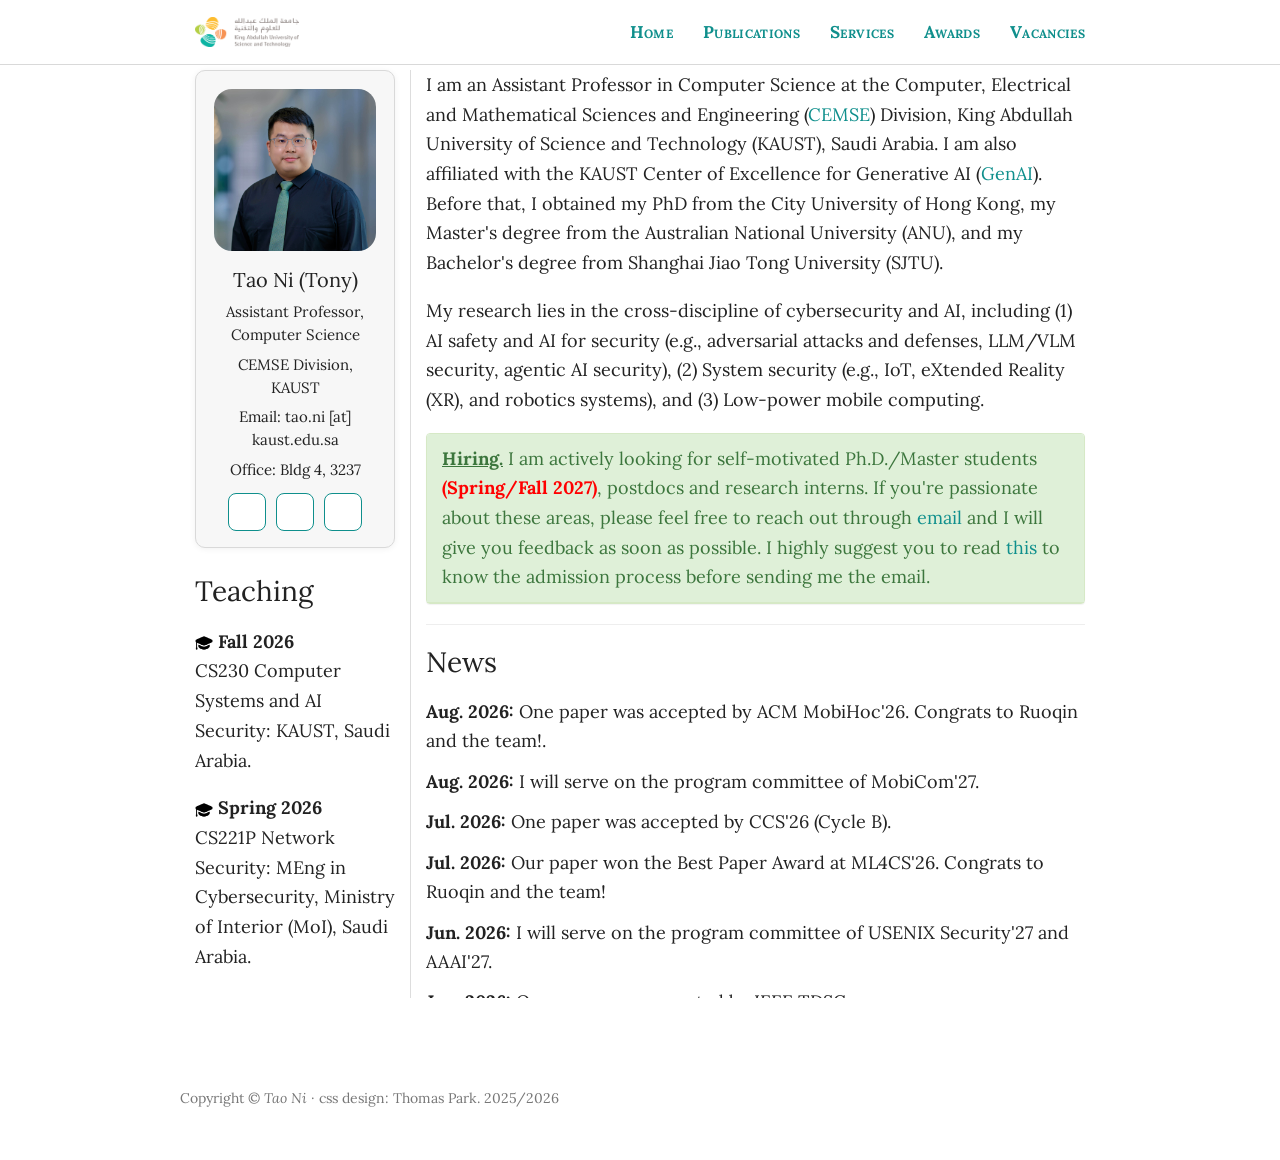
==== index.html @ bcb65366 "update mobihoc26" ====
<!DOCTYPE html>
<html lang="en"><head><meta http-equiv="Content-Type" content="text/html; charset=UTF-8">
    
    <meta http-equiv="X-UA-Compatible" content="IE=edge">
    <title>Tao Ni, Ph.D.</title>
    
    <meta name="viewport" content="width=device-width, initial-scale=1.0">
    <meta name="description" content="">
    <meta name="author" content="">
    <link rel="icon" type="image/png" href="./taoni_files/coai_logo.png">
    
  <link href="./taoni_files/bootstrap.css" rel="stylesheet" media="screen">
  <link href="https://fonts.googleapis.com/css2?family=Lora:ital,wght@0,400;0,700;1,400;1,700&display=swap" rel="stylesheet">
  <link href="./taoni_files/site.css" rel="stylesheet">
  <script src="./taoni_files/iconify-icon.min.js" defer></script>
</head>
<body>

<!--   <div class="navbar navbar-default navbar-fixed-top">
  <div class="container">
  

  <a class="navbar-brand"><center><img width="auto" height="30" src="./taoni_files/kaust_logo_full.png"></center></a>


	<button class="navbar-toggle collapsed" type="button" data-toggle="collapse" data-target="#navbar-main" aria-expanded="false">
    	<span class="icon-bar"></span>
        <span class="icon-bar"></span>
        <span class="icon-bar"></span>
    </button>

    <div class="navbar-collapse collapse" id="navbar-main">

      <ul class="nav navbar-nav navbar-right">

      	<li><a href="./index.html">Home</a></li>
        <li><a href="./publications.html">Publications</a></li>
        <li><a href="./services.html">Services</a></li>
        <li><a href="./awards.html">Awards</a></li>
        <li><a href="./hiring.html">Vacancies</a></li>
      </ul>
      
   	</div>
  </div>
  </div> -->
  <div class="navbar navbar-default navbar-fixed-top">
  <div class="container">

    <div class="navbar-header">
      <button type="button" class="navbar-toggle collapsed"
              data-toggle="collapse" data-target="#navbar-main"
              aria-expanded="false">
        <span class="icon-bar"></span>
        <span class="icon-bar"></span>
        <span class="icon-bar"></span>
      </button>

      <a class="navbar-brand" href="./index.html">
        <img src="./taoni_files/kaust_logo_full.png" alt="KAUST logo">
      </a>
    </div>

    <div class="collapse navbar-collapse" id="navbar-main">
      <ul class="nav navbar-nav navbar-right">
        <li><a href="./index.html">Home</a></li>
        <li><a href="./publications.html">Publications</a></li>
        <li><a href="./services.html">Services</a></li>
        <li><a href="./awards.html">Awards</a></li>
        <li><a href="./hiring.html">Vacancies</a></li>
      </ul>
    </div>

  </div>
</div>

<div class="container">

  <div class="bs-docs-section">
	<div class="row">
      <div class="col-md-3 col-xs-12">
        <div class="profile-card">
          <img src="./taoni_files/KAUST-CEMSE-CS-Tao-Ni-Profile.jpg" alt="Tao Ni">

          <div class="profile-card-name">Tao Ni (Tony)</div>

          <div class="profile-card-title">Assistant Professor, Computer Science</div>

          <div class="profile-card-affiliation">
            CEMSE Division, KAUST
          </div>

          <div class="profile-card-email">
            Email: tao.ni [at] kaust.edu.sa
          </div>

          <div class="profile-card-office">
            Office: Bldg 4, 3237
          </div>

          <div class="profile-card-links">
              <a href="https://scholar.google.com/citations?user=keLkPuMAAAAJ&hl=en"
                 class="profile-icon"
                 target="_blank" rel="noopener"
                 aria-label="Google Scholar" title="Google Scholar">
                <iconify-icon icon="simple-icons:googlescholar"></iconify-icon>
              </a>

              <a href="https://dblp.org/pid/50/4043-3.html"
                 class="profile-icon"
                 target="_blank" rel="noopener"
                 aria-label="DBLP" title="DBLP">
                <iconify-icon icon="simple-icons:dblp"></iconify-icon>
              </a>

              <a href="https://www.linkedin.com/in/tao-ni/"
                 class="profile-icon"
                 target="_blank" rel="noopener"
                 aria-label="LinkedIn" title="LinkedIn">
                <iconify-icon icon="simple-icons:linkedin"></iconify-icon>
              </a>

              <!-- <a href="https://orcid.org/0000-0003-0671-3020"
                 class="profile-icon"
                 target="_blank" rel="noopener"
                 aria-label="ORCID" title="ORCID">
                <iconify-icon icon="simple-icons:orcid"></iconify-icon>
              </a> -->
            </div>
        </div>

        <div class="bs-component">
          <h3>Teaching</h3>

          <div class="scroll-box">
            <p><img src="./taoni_files/education.png" width="18">
              <strong>Fall 2026</strong><br>
              CS230 Computer Systems and AI Security: KAUST, Saudi Arabia.
            </p>
            <p><img src="./taoni_files/education.png" width="18">
              <strong>Spring 2026</strong><br>
              CS221P Network Security: MEng in Cybersecurity, Ministry of Interior (MoI), Saudi Arabia.
            </p>

            <br>
            <script type="text/javascript" id="clustrmaps" src="//clustrmaps.com/map_v2.js?d=0eIipPrgEukcQh5CDAASyrSKclIgemx1Qbn02Zj8SQg&cl=ffffff&w=a"></script>
          </div>
        </div>
      </div>
    

    <div class="col-md-9 col-xs-12 border-left">
        <div class="bs-component">


<p>I am an Assistant Professor in Computer Science at the Computer, Electrical and Mathematical Sciences and Engineering (<a href="https://cemse.kaust.edu.sa">CEMSE</a>) Division, King Abdullah University of Science and Technology (KAUST), Saudi Arabia. I am also affiliated with the KAUST Center of Excellence for Generative AI (<a href="https://www.kaust.edu.sa/en/research/generative-ai">GenAI</a>). Before that, I obtained my PhD from the City University of Hong Kong, my Master's degree from the Australian National University (ANU), and my Bachelor's degree from Shanghai Jiao Tong University (SJTU).</p>

<p>My research lies in the cross-discipline of cybersecurity and AI, including (1) AI safety and AI for security (e.g., adversarial attacks and defenses, LLM/VLM security, agentic AI security), (2) System security (e.g., IoT, eXtended Reality (XR), and robotics systems), and (3) Low-power mobile computing.</p>
<!-- I'm a Postdoctoral Researcher at the City University of Hong Kong. Before that, I obtained Ph.D. from the City University of Hong Kong, my Master's degree from the Australian National University (ANU), and my Bachelor's degree from Shanghai Jiao Tong University (SJTU). -->

<!-- <br>  <br> -->

<!-- <strong> <u>Research Interests.</u></strong> My research lies in the cross-discipline of cybersecurity, IoT, and AI, with a primary focus on <i>Building Secure, Reliable and Efficient Cyber-Physical Systems (CPS)</i> to achieve trustworthy computing and confidential sensing in critical cyber-infrastructures. My current research interests include: (1) CPS security (e.g., AIoT, eXtended Reality (XR), and autonomous driving), (2) Machine learning systems (MLSys) security (e.g., backdoor/adversarial attacks, on-device AI), and (3) Battery-free CPS-IoT in mobile computing. -->

<!-- <strong> <u>Research Interests.</u></strong>  -->
<!-- <p>My research lies in the cross-discipline of cybersecurity and AI, with a primary focus on <i>Building Secure, Reliable and Efficient AI-driven Systems</i> to achieve trustworthy computing and confidential sensing in critical cyber-infrastructures. My current research interests include: (1) AI safety and AI for security (e.g., adversarial/backdoor in DNNs, LLM security and privacy, embodied AI), (2) System Security (e.g., AIoT, eXtended Reality (XR), and robotics security), and (3) Low-power and battery-free IoT in mobile computing.</p> -->
<!-- 
<br />


<br>  --> 

<div class="panel panel-success">
  <div class="panel-heading">
    <strong><u>Hiring.</u></strong> I am actively looking for self-motivated Ph.D./Master students <font color="red"><b>(Spring/Fall 2027)</b></font>, postdocs and research interns. If you're passionate about these areas, please feel free to reach out through <a href="mailto:taoni.recruit@gmail.com">email</a> and I will give you feedback as soon as possible. I highly suggest you to read <a href="./hiring.html">this</a> to know the admission process before sending me the email.
  </div>
</div>
    
<hr>
      

        <div class="bs-component">


                  <h3>News</h3>


                  <div class="news-container">

                    <div class="news-item">
                      <div class="news-text"><b>Aug. 2026:</b> One paper was accepted by ACM MobiHoc'26. Congrats to Ruoqin and the team!.</div>
                    </div>

                    <div class="news-item">
                      <div class="news-text"><b>Aug. 2026:</b> I will serve on the program committee of MobiCom'27.</div>
                    </div>

                    <div class="news-item">
                      <div class="news-text"><b>Jul. 2026:</b> One paper was accepted by CCS'26 (Cycle B).</div>
                    </div>

                    <div class="news-item">
                      <div class="news-text"><b>Jul. 2026:</b> Our paper won the Best Paper Award at ML4CS'26. Congrats to Ruoqin and the team!</div>
                    </div>

                    <div class="news-item">
                      <div class="news-text"><b>Jun. 2026:</b> I will serve on the program committee of USENIX Security'27 and AAAI'27.</div>
                    </div>

                    <div class="news-item">
                      <div class="news-text"><b>Jun. 2026:</b> One paper was accepted by IEEE TDSC.</div>
                    </div>

                    <div class="news-item">
                      <div class="news-text">
                        <b>Jun. 2026:</b> I'm glad to join the Editorial Board of <a href="https://www.comsoc.org/publications/magazines/ieee-network">IEEE Network</a>.
                      </div>
                    </div>

                    <div class="news-item">
                      <div class="news-text"><b>May 2026:</b> I will serve on the program committee of SenSys'27.</div>
                    </div>

                    <div class="news-item">
                      <div class="news-text"><b>May 2026:</b> I'm glad to join as a panel member and share my opinons on agentic AI in
                        <a href="https://www.ntu.edu.sg/dtc/the-third-digital-trust-symposium">The 3rd Digital Trust Research Symposium</a> at Nanyang Technological University (NTU), Singapore. Thanks for the invitation and great arrangement.</div>
                    </div>

                    <div class="news-item">
                      <div class="news-text"><b>May 2026:</b> One paper was accepted by CCS'26 (Cycle A).</div>
                    </div>

                    <div class="news-item">
                      <div class="news-text"><b>Mar. 2026:</b> I will serve on the program committee of RAID'26, ACSAC'26, IEEE MASS'26, and ACM MM'26.</div>
                    </div>

                    <div class="news-item">
                      <div class="news-text"><b>Mar. 2026:</b> One paper was accepted by IEEE S&amp;P'26 (Oakland).</div>
                    </div>

                    <div class="news-item">
                      <div class="news-text">
                        <b>Feb. 2026:</b> I'm glad to share our research about adversarial attacks and defenses in MBZUAI Nexus
                        <a href="https://ai-nexus.mbzuai.ac.ae/?panel=Security-Advances">Symposium on Security in The Age of AI</a>. Thanks for the invitation and great arrangement.
                      </div>
                    </div>

                    <div class="news-item">
                      <div class="news-text">
                        <b>Jan. 2026:</b> I joined the Distinguished Reviewer Board of ACM Transactions on Sensor Networks
                        (<a href="https://dl.acm.org/journal/tosn">TOSN</a>).
                      </div>
                    </div>

                    <div class="news-item">
                      <div class="news-text"><b>Jan. 2026:</b> I will serve on the program committee of EAI MobiQuitous'26.</div>
                    </div>

                    <div class="news-item">
                      <div class="news-text"><b>Dec. 2025:</b> One paper was accepted by USENIX Security'26. Congrats to Jiayimei and the team!</div>
                    </div>

                    <div class="news-item">
                      <div class="news-text"><b>Nov. 2025:</b> Two papers were accepted by IEEE TDSC. Congrats to Shuai and the team!</div>
                    </div>

                    <div class="news-item">
                      <div class="news-text">
                        <b>Oct. 2025:</b> I'm glad to join the Editorial Board of IEEE Transactions on Services Computing
                        (<a href="https://www.computer.org/csdl/journal/sc">TSC</a>) as an Associate Editor.
                      </div>
                    </div>

                    <div class="news-item">
                      <div class="news-text"><b>Oct. 2025:</b> I will serve on the program committee of ACM MobiSys'26.</div>
                    </div>

                    <div class="news-item">
                      <div class="news-text">
                        <b>Oct. 2025:</b> I officially joined KAUST as an Assistant Professor in Computer Science. Students are welcome to reach out via email or visit my office.
                      </div>
                    </div>

                    <div class="news-item">
                      <div class="news-text"><b>Aug. 2025:</b> I will serve on the program committee of USENIX Security'26.</div>
                    </div>

                    <div class="news-item">
                      <div class="news-text"><b>Aug. 2025:</b> I won the Best Presentation Award at Rising Star Forum of AIoTSys'25.</div>
                    </div>

                    <div class="news-item">
                      <div class="news-text"><b>Jul. 2025:</b> I am excited to be selected as an AIoTSys Rising Star.</div>
                    </div>

                    <div class="news-item">
                      <div class="news-text">
                        <b>Jul. 2025:</b> I am excited to receive the
                        <a href="https://scholars.cityu.edu.hk/en/persons/taoni2/prizes/">Outstanding Research Thesis Award</a>
                        from CityUHK.
                      </div>
                    </div>

                    <div class="news-item">
                      <div class="news-text"><b>Jul. 2025:</b> One paper was accepted by ACM UIST'25. Congrats to Rucheng and the team!</div>
                    </div>

                    <div class="news-item">
                      <div class="news-text"><b>Jul. 2025:</b> One extension paper was accepted by IEEE TMC.</div>
                    </div>

                    <div class="news-item">
                      <div class="news-text"><b>Jun. 2025:</b> One paper was accepted by MobiCom'25. Congrats to Zehua and the team!</div>
                    </div>

                    <div class="news-item">
                      <div class="news-text"><b>May 2025:</b> One paper was accepted by ICML'25. Congrats to Shuai and the team!</div>
                    </div>

                    <div class="news-item">
                      <div class="news-text"><b>Apr. 2025:</b> I will serve on the technical program committee of NDSS'26.</div>
                    </div>

                    <div class="news-item">
                      <div class="news-text">
                        <b>Nov. 2024:</b> One paper was accepted by NDSS'25.
                      </div>
                    </div>

                    <div class="news-item">
                      <div class="news-text">
                        <b>Sep. 2024:</b> Invited to join the Youth Editorial Board of
                        <a href="https://www.sciencedirect.com/journal/journal-of-information-and-intelligence">Journal of Information and Intelligence</a>.
                      </div>
                    </div>

                    <div class="news-item">
                      <div class="news-text">
                        <b>Sep. 2024:</b> Our CCS'23 paper was awarded
                        <a href="https://cybersecurity.springeropen.com/award-2024">Cybersecurity Best Practical Paper Award</a>
                        2024.
                      </div>
                    </div>

                    <div class="news-item">
                      <div class="news-text">
                        <b>Aug. 2024:</b> One paper was accepted by MobiHoc'24.
                      </div>
                    </div>

                    <div class="news-item">
                      <div class="news-text">
                        <b>Jun. 2024:</b> Our poster wins the People's Choice ASSET Poster Award in
                        <a href="https://www.sigmobile.org/mobisys/2024/asset.html">SIGMOBILE Asian Student Symposium on Emerging Technologies (ASSET)</a>,
                        Co-located with MobiSys'24 in Tokyo, Japan.
                      </div>
                    </div>

                    <div class="news-item">
                      <div class="news-text">
                        <b>May 2024:</b> Invited to join the Youth Editorial Board of
                        <a href="https://cybersecurity.springeropen.com">Journal of Cybersecurity</a>.
                      </div>
                    </div>

                    <div class="news-item">
                      <div class="news-text"><b>Apr. 2024:</b> I was selected as an ACM MobiSys Rising Star 2024.</div>
                    </div>

                    <div class="news-item">
                      <div class="news-text"><b>Mar. 2024:</b> I successfully defended my thesis and completed my Ph.D. degree!</div>
                    </div>

                    <div class="news-item">
                      <div class="news-text"><b>Mar. 2024:</b> One paper was accepted by MobiSys'24. Congrats to Di and the team!</div>
                    </div>

                    <div class="news-item">
                      <div class="news-text"><b>Feb. 2024:</b> One paper was accepted by MobiCom'24. Congrats to Zehua and the team!</div>
                    </div>

                    <div class="news-item">
                      <div class="news-text"><b>Sep. 2023:</b> One paper was accpeted by CCS'23.</div>
                    </div>

                    <div class="news-item">
                      <div class="news-text"><b>Aug. 2023:</b> Two papers were accepted by MobiCom'23.</div>
                    </div>

                    <div class="news-item">
                      <div class="news-text"><b>Jan. 2023:</b> One paper was accepted by IPSN'23. Congrats to Zehua and the team!</div>
                    </div>

                    <div class="news-item">
                      <div class="news-text"><b>Dec. 2022:</b> One paper was accepted by IEEE S&amp;P'23 (Oakland).</div>
                    </div>

                    <div class="news-item">
                      <div class="news-text"><b>Jul. 2022:</b> One paper was accepted by USENIX Security'23.</div>
                    </div>

                    <div class="news-item">
                      <div class="news-text"><b>Jul. 2022:</b> One paper was accepted by UbiComp'22. Congrats to Yongliang and the team!</div>
                    </div>

      </div>
     </div>
     </div>
 	 </div>
<hr>

<footer>
  <div class="row">
    <div class="col-lg-12">
      <br><br><br>
      <p class="text-muted">Copyright © <em>Tao Ni</em> · css design: Thomas Park. 2025/2026</p>
    </div>
    <!-- <div class="col-xs-3">
      <script type="text/javascript" id="clustrmaps" src="//clustrmaps.com/map_v2.js?d=0eIipPrgEukcQh5CDAASyrSKclIgemx1Qbn02Zj8SQg&cl=ffffff&w=a"></script>
    </div> -->
    </div>
</footer>

</div><!--container-->
<script src="./taoni_files/jquery-1.10.2.min.js"></script>
<script src="./taoni_files/bootstrap.min.js"></script>

</div></body></html>
---- taoni_files/site.css ----
/* =============================================================================
   site.css — shared styles for taoni0718.github.io
   Sections:
     1. Base & reset
     2. Typography
     3. Layout (container widths, utilities)
     4. Navbar — desktop
     5. Navbar — mobile
     6. Profile card (sidebar)
     7. News feed & scroll boxes
     8. Footer
   ============================================================================= */


/* ---------- 1. Base & reset ------------------------------------------------ */

html { box-sizing: border-box; }
*, *:before, *:after { box-sizing: inherit; }

body {
  font-family: Lora, Georgia, serif;
  font-size: 18px;
  line-height: 1.65;
  color: #222;
  padding-top: 70px;
  padding-bottom: 40px;
  -webkit-font-smoothing: antialiased;
  text-rendering: optimizeLegibility;
}

img { max-width: 100%; height: auto; }


/* ---------- 2. Typography -------------------------------------------------- */

p, li {
  font-size: 1em;
  line-height: 1.65;
}

h1, h2, h3, h4, h5, h6 {
  font-family: Lora, Georgia, serif;
  font-weight: 400;
  color: #222;
  line-height: 1.25;
}

h3 {
  font-size: 28px;
  margin-top: 8px;
  margin-bottom: 18px;
}

a { color: #0f8f8c; }

a:hover,
a:focus {
  color: #0b6f6d;
  text-decoration: none;
}

.bs-component p { margin-bottom: 18px; }


/* ---------- 3. Layout: container widths & utilities ------------------------ */

/* Lock container to a narrow desktop width across breakpoints, overriding
   Bootstrap's default 750/970/1170 ladder. */
@media (min-width: 768px)  { .container { width: 700px !important; } }
@media (min-width: 992px)  { .container { width: 920px !important; } }
@media (min-width: 1200px) { .container { width: 920px !important; } }

/* Vertical borders between columns (desktop only — stacking on phones makes
   side borders look wrong, so they're cleared below). */
.border-right { border-right: 1px solid #ddd; }
.border-left  { border-left:  1px solid #ddd; }
.borders {
  border-left:  1px solid #ddd;
  border-right: 1px solid #ddd;
  margin: -1px;
}

.sidebar-nav           { padding: 9px 0; }
.sidebar-section-title { font-size: 24px; margin-top: 0; margin-bottom: 14px; }

/* Prevent horizontal scroll from long words/URLs. */
.container, .bs-component, p, li {
  overflow-wrap: anywhere;
  word-break: break-word;
}


/* ---------- 4. Navbar — desktop -------------------------------------------- */

.navbar { min-height: 64px; }

.navbar-default {
  background-color: #fff;
  border: none;
  border-bottom: 1px solid #d9d9d9;
  box-shadow: none;
}

.navbar-brand {
  font-family: Lora, Georgia, serif;
  font-size: 20px;
  color: #222 !important;
  letter-spacing: 0.08em;
  font-variant: small-caps;
}

.navbar-brand img {
  height: auto !important;
  width: auto !important;
  max-height: 30px;
  max-width: 100%;
}

/* Animated underline on hover/active */
.navbar-default .navbar-nav > li > a::after {
  content: "";
  position: absolute;
  left: 50%;
  bottom: 0;
  width: 0;
  height: 2px;
  background-color: #0f8f8c;
  transition: width 0.28s ease;
  transform: translateX(-50%);
}

.navbar-default .navbar-nav > li > a:hover::after,
.navbar-default .navbar-nav > li > a:focus::after,
.navbar-default .navbar-nav > .active > a::after,
.navbar-default .navbar-nav > .active > a:hover::after,
.navbar-default .navbar-nav > .active > a:focus::after {
  width: 100%;
}

.navbar-default .navbar-nav > li > a:hover,
.navbar-default .navbar-nav > li > a:focus,
.navbar-default .navbar-nav > .active > a,
.navbar-default .navbar-nav > .active > a:hover,
.navbar-default .navbar-nav > .active > a:focus {
  color: #0b6f6d !important;
  text-decoration: none !important;
  background: transparent !important;
}

@media (min-width: 768px) {
  .navbar-brand {
    height: 64px;
    display: flex;
    align-items: center;
    padding-top: 0;
    padding-bottom: 0;
  }

  .navbar-default .navbar-nav > li > a {
    font-family: Lora, Georgia, serif;
    font-size: 17px;
    color: #0f8f8c !important;
    letter-spacing: 0.02em;
    position: relative;
    text-decoration: none !important;
    display: flex;
    align-items: center;
    height: 64px;
    padding-top: 0;
    padding-bottom: 0;
    background: transparent !important;
  }

  .navbar-default .navbar-nav > li > a::after { bottom: 12px; }
}


/* ---------- 5. Navbar — mobile (and small-screen tweaks) ------------------- */

@media (max-width: 767px) {
  body {
    font-size: 16px;
    line-height: 1.6;
  }

  h3 { font-size: 24px; }

  /* Stacked rows need a little breathing room */
  .row + .row { margin-top: 15px; }

  /* Clear vertical column borders when stacking */
  .border-left  { border-left:  none !important; }
  .border-right { border-right: none !important; }

  .navbar        { min-height: 56px; }
  .navbar-header { min-height: 56px; }

  .navbar-brand {
    height: 56px;
    padding: 10px 15px;
    display: flex;
    align-items: center;
  }

  .navbar-brand img {
    max-height: 22px !important;
    width: auto !important;
    height: auto !important;
  }

  .navbar-toggle {
    margin-top: 11px;
    margin-right: 15px;
    margin-bottom: 11px;
  }

  .navbar-collapse {
    border-top: none;
    box-shadow: none;
    background: #fff;
  }

  .navbar-nav        { float: none !important; margin: 0; }
  .navbar-nav > li   { float: none; }

  .navbar-default .navbar-nav > li > a {
    display: block;
    height: auto;
    padding: 12px 15px;
    font-size: 16px;
    line-height: 1.4;
    color: #0f8f8c !important;
    background-color: #fff !important;
  }

  .navbar-default .navbar-nav > li > a::after { display: none; }

  .navbar-default .navbar-nav > li > a:hover,
  .navbar-default .navbar-nav > li > a:focus,
  .navbar-default .navbar-nav > .active > a,
  .navbar-default .navbar-nav > .active > a:hover,
  .navbar-default .navbar-nav > .active > a:focus {
    color: #0b6f6d !important;
    background-color: #fff !important;
  }
}


/* ---------- 6. Profile card (sidebar) -------------------------------------- */

.profile-card {
  background: #f7f7f7;
  border: 1px solid #d9d9d9;
  border-radius: 10px;
  box-shadow: 0 1px 6px rgba(0, 0, 0, 0.06);
  padding: 18px 18px 16px 18px;
  text-align: center;
  margin-bottom: 26px;
}

.profile-card img {
  width: 100%;
  max-width: 220px;
  border-radius: 18px;
  display: block;
  margin: 0 auto 16px auto;
}

.profile-card-name {
  font-size: 20px;
  line-height: 1.25;
  margin-bottom: 8px;
  color: #222;
}

.profile-card-title,
.profile-card-affiliation,
.profile-card-email,
.profile-card-office {
  font-size: 15px;
  line-height: 1.55;
  margin-bottom: 6px;
  color: #222;
}

.profile-card-links {
  margin-top: 12px;
  font-size: 15px;
  line-height: 1.5;
  display: flex;
  justify-content: center;
  align-items: center;
  flex-wrap: wrap;
  gap: 10px;
}

.profile-card-links a {
  color: #0f8f8c;
  text-decoration: none;
}

.profile-card-links a:hover,
.profile-card-links a:focus {
  color: #0b6f6d;
  text-decoration: none;
}

.profile-icon {
  width: 38px;
  height: 38px;
  display: inline-flex;
  align-items: center;
  justify-content: center;
  border: 1px solid #0f8f8c;
  border-radius: 8px;
  background: #fff;
  color: #0f8f8c !important;
  text-decoration: none !important;
  transition: all 0.2s ease;
}

.profile-icon iconify-icon {
  font-size: 18px;
  line-height: 1;
}

.profile-icon:hover,
.profile-icon:focus {
  background: #0f8f8c;
  color: #fff !important;
  text-decoration: none !important;
}

@media (max-width: 767px) {
  .profile-card {
    margin-top: 10px;
    padding: 16px;
  }

  .profile-card img     { max-width: 200px; }
  .profile-card-name    { font-size: 18px; }

  .profile-card-title,
  .profile-card-affiliation,
  .profile-card-email,
  .profile-card-office,
  .profile-card-links {
    font-size: 14px;
  }
}


/* ---------- 7. News feed & scroll boxes ------------------------------------ */

.news-container,
.scroll-box {
  overflow-y: auto;
  overflow-x: hidden;
  -webkit-overflow-scrolling: touch;
  overscroll-behavior: contain;
  touch-action: pan-y;
}

.news-container { max-height: 300px; }
.scroll-box     { max-height: 350px; }

.news-item {
  margin-bottom: 12px;
  line-height: 1.6;
}

.news-item:last-child { margin-bottom: 0; }

.news-text { display: block; }

@media (max-width: 767px) {
  .news-container { max-height: 45vh; }
  .scroll-box     { max-height: 38vh; }
}


/* ---------- 8. Footer ------------------------------------------------------ */

footer p {
  font-size: 14px;
  color: #777;
}
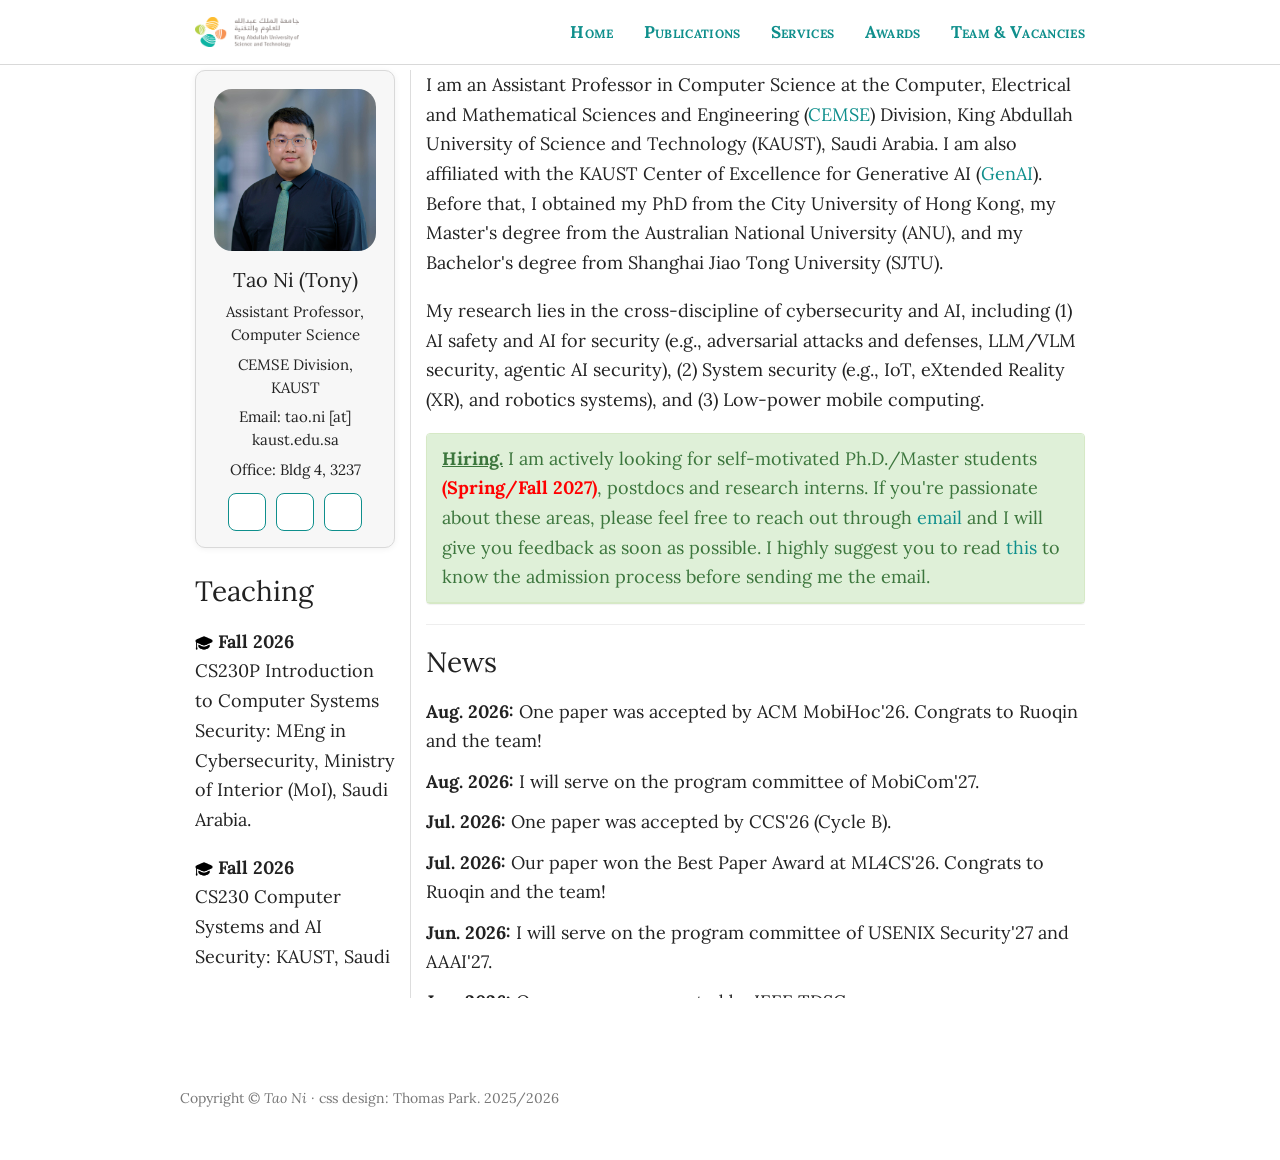
==== commit 506da815: "update team." ====
--- a/index.html
+++ b/index.html
@@ -66,7 +66,7 @@
         <li><a href="./publications.html">Publications</a></li>
         <li><a href="./services.html">Services</a></li>
         <li><a href="./awards.html">Awards</a></li>
-        <li><a href="./hiring.html">Vacancies</a></li>
+        <li><a href="./hiring.html">Team & Vacancies</a></li>
       </ul>
     </div>
 
@@ -134,6 +134,10 @@
           <div class="scroll-box">
             <p><img src="./taoni_files/education.png" width="18">
               <strong>Fall 2026</strong><br>
+              CS230P Introduction to Computer Systems Security: MEng in Cybersecurity, Ministry of Interior (MoI), Saudi Arabia.
+            </p>
+            <p><img src="./taoni_files/education.png" width="18">
+              <strong>Fall 2026</strong><br>
               CS230 Computer Systems and AI Security: KAUST, Saudi Arabia.
             </p>
             <p><img src="./taoni_files/education.png" width="18">
@@ -187,7 +191,7 @@
                   <div class="news-container">
 
                     <div class="news-item">
-                      <div class="news-text"><b>Aug. 2026:</b> One paper was accepted by ACM MobiHoc'26. Congrats to Ruoqin and the team!.</div>
+                      <div class="news-text"><b>Aug. 2026:</b> One paper was accepted by ACM MobiHoc'26. Congrats to Ruoqin and the team!</div>
                     </div>
 
                     <div class="news-item">
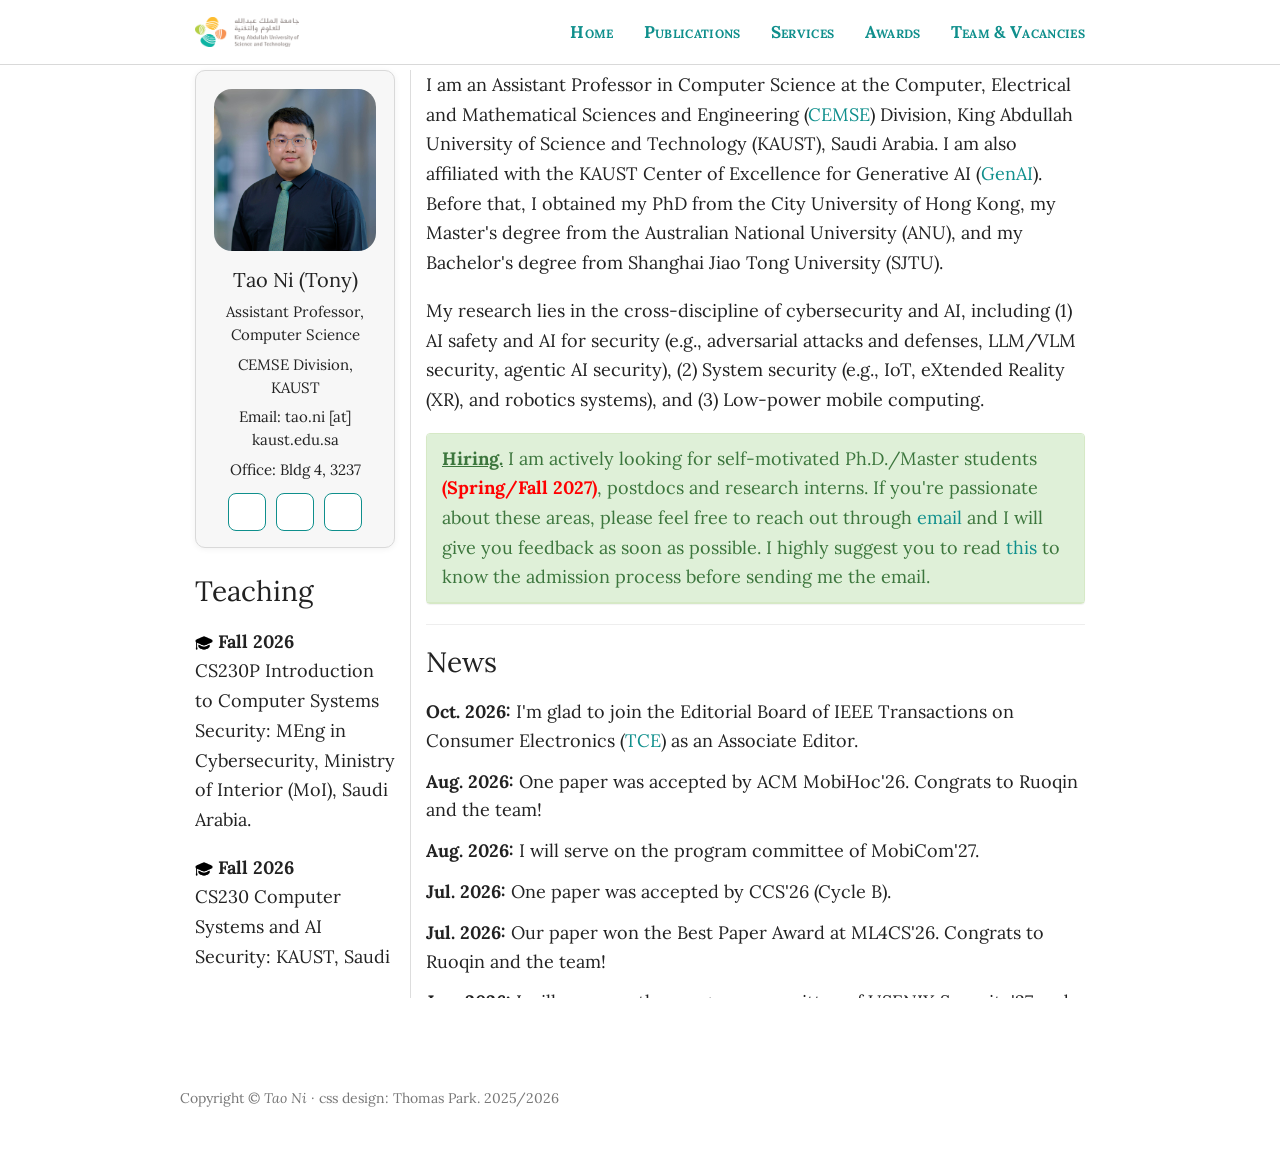
==== commit e62d7694: "update tce" ====
--- a/index.html
+++ b/index.html
@@ -191,6 +191,13 @@
                   <div class="news-container">
 
                     <div class="news-item">
+                      <div class="news-text">
+                        <b>Oct. 2026:</b> I'm glad to join the Editorial Board of IEEE Transactions on Consumer Electronics
+                        (<a href="https://ctsoc.ieee.org/publications/ieee-transactions-on-consumer-electronics">TCE</a>) as an Associate Editor.
+                      </div>
+                    </div>
+
+                    <div class="news-item">
                       <div class="news-text"><b>Aug. 2026:</b> One paper was accepted by ACM MobiHoc'26. Congrats to Ruoqin and the team!</div>
                     </div>
 
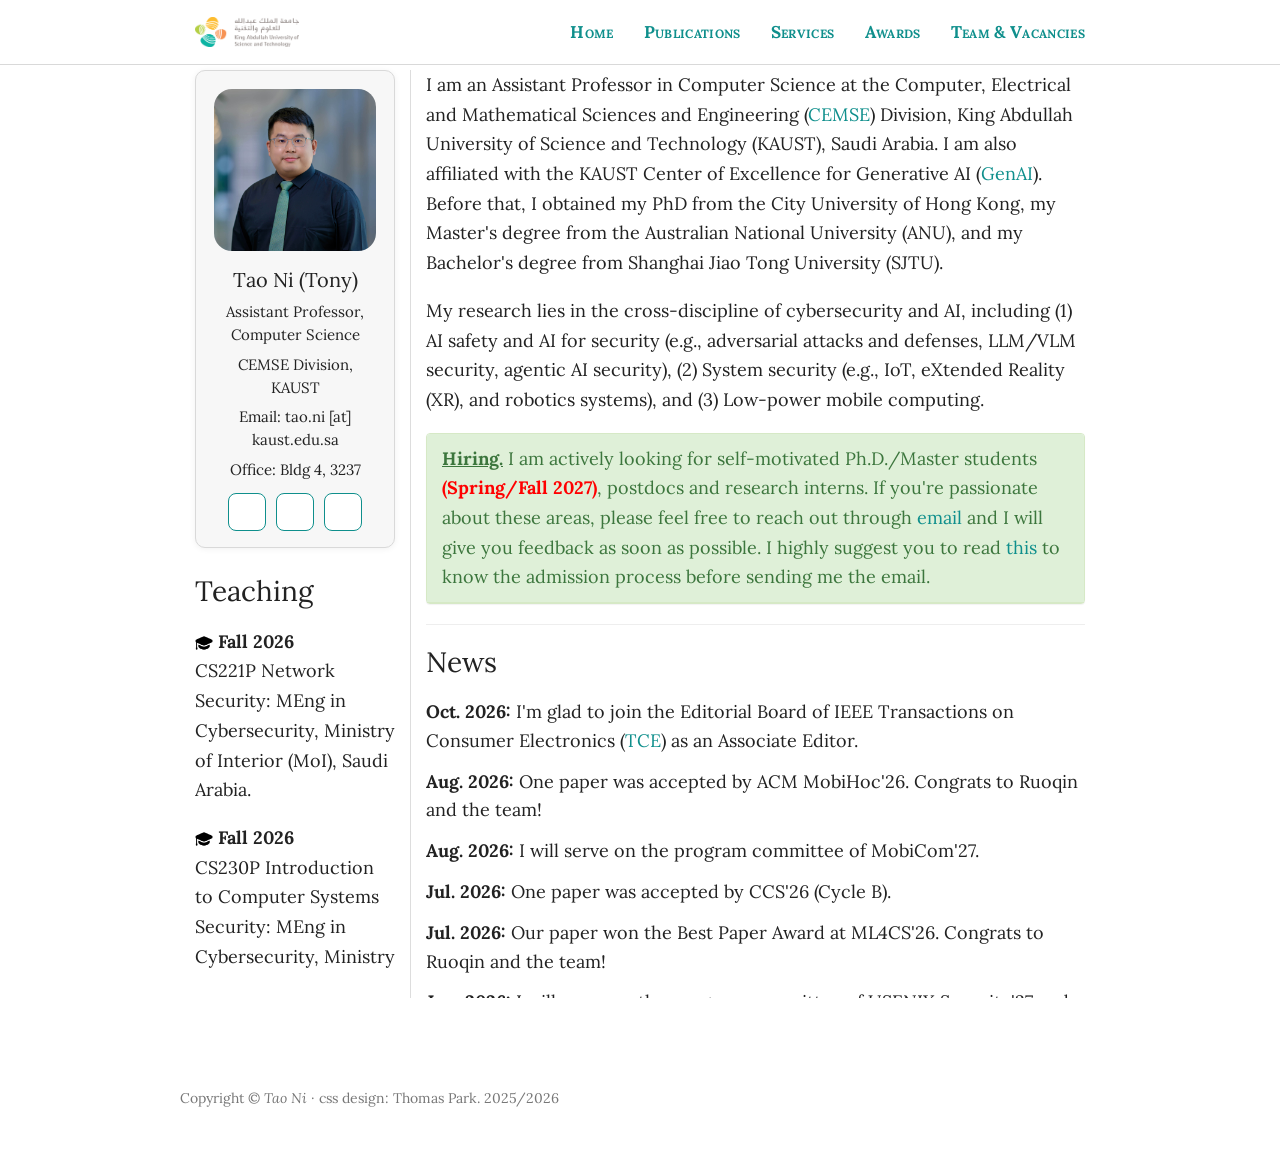
==== commit 00f9c9d4: "update" ====
--- a/index.html
+++ b/index.html
@@ -134,6 +134,10 @@
           <div class="scroll-box">
             <p><img src="./taoni_files/education.png" width="18">
               <strong>Fall 2026</strong><br>
+              CS221P Network Security: MEng in Cybersecurity, Ministry of Interior (MoI), Saudi Arabia.
+            </p>
+            <p><img src="./taoni_files/education.png" width="18">
+              <strong>Fall 2026</strong><br>
               CS230P Introduction to Computer Systems Security: MEng in Cybersecurity, Ministry of Interior (MoI), Saudi Arabia.
             </p>
             <p><img src="./taoni_files/education.png" width="18">
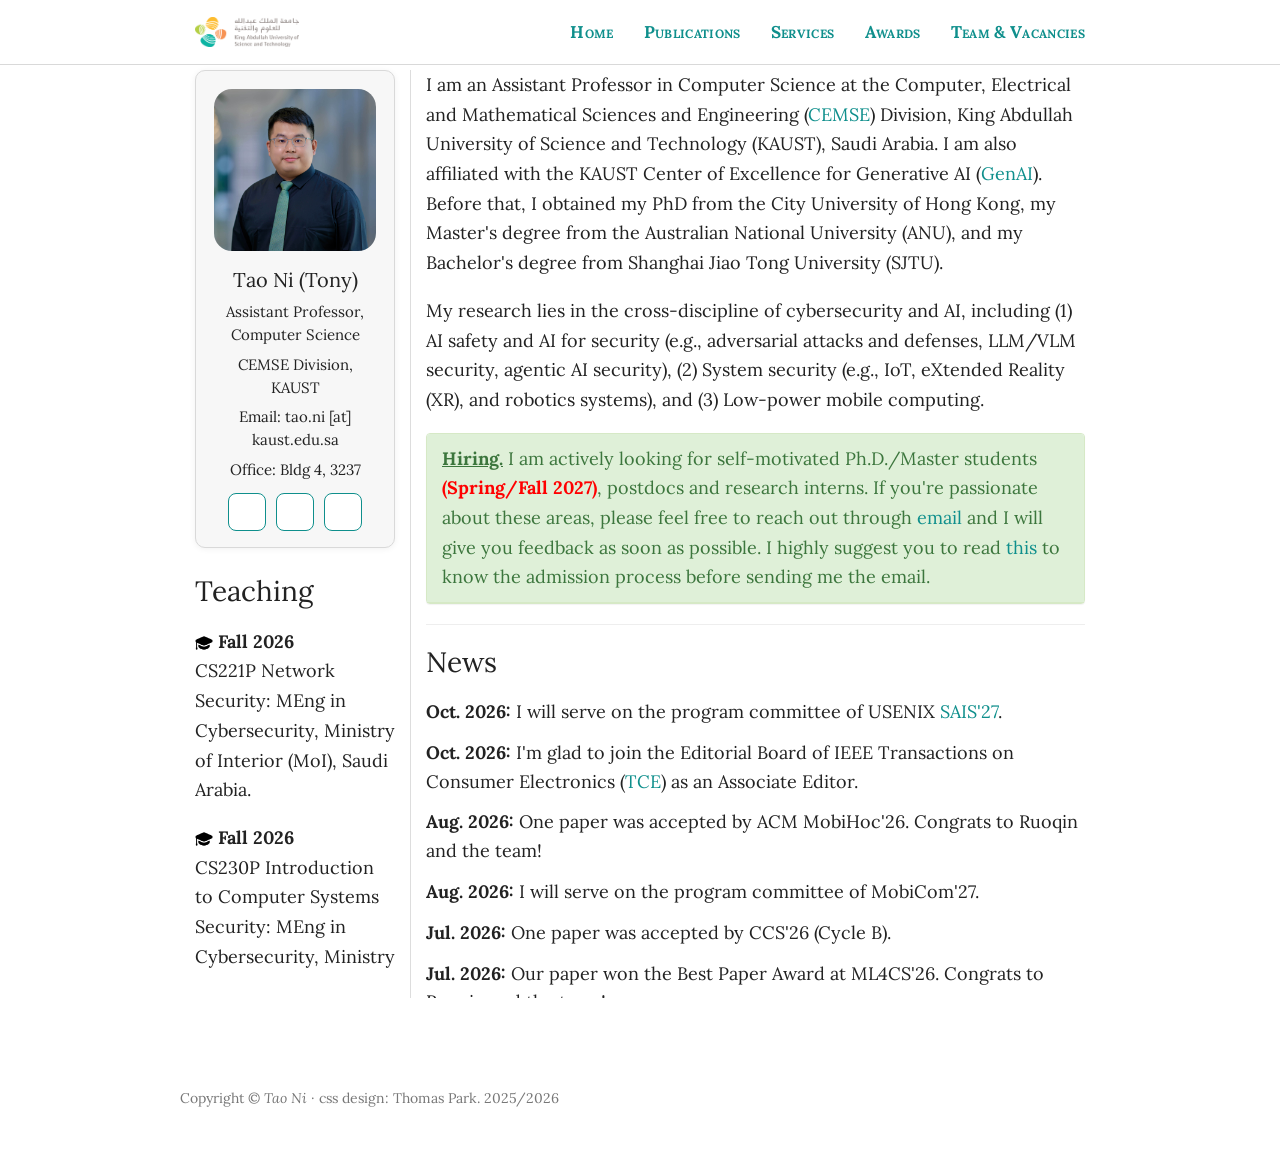
==== commit 6b367223: "update sais" ====
--- a/index.html
+++ b/index.html
@@ -195,6 +195,10 @@
                   <div class="news-container">
 
                     <div class="news-item">
+                      <div class="news-text"><b>Oct. 2026:</b> I will serve on the program committee of USENIX <a href="https://www.usenix.org/conference/sais27">SAIS'27</a>.</div>
+                    </div>
+
+                    <div class="news-item">
                       <div class="news-text">
                         <b>Oct. 2026:</b> I'm glad to join the Editorial Board of IEEE Transactions on Consumer Electronics
                         (<a href="https://ctsoc.ieee.org/publications/ieee-transactions-on-consumer-electronics">TCE</a>) as an Associate Editor.
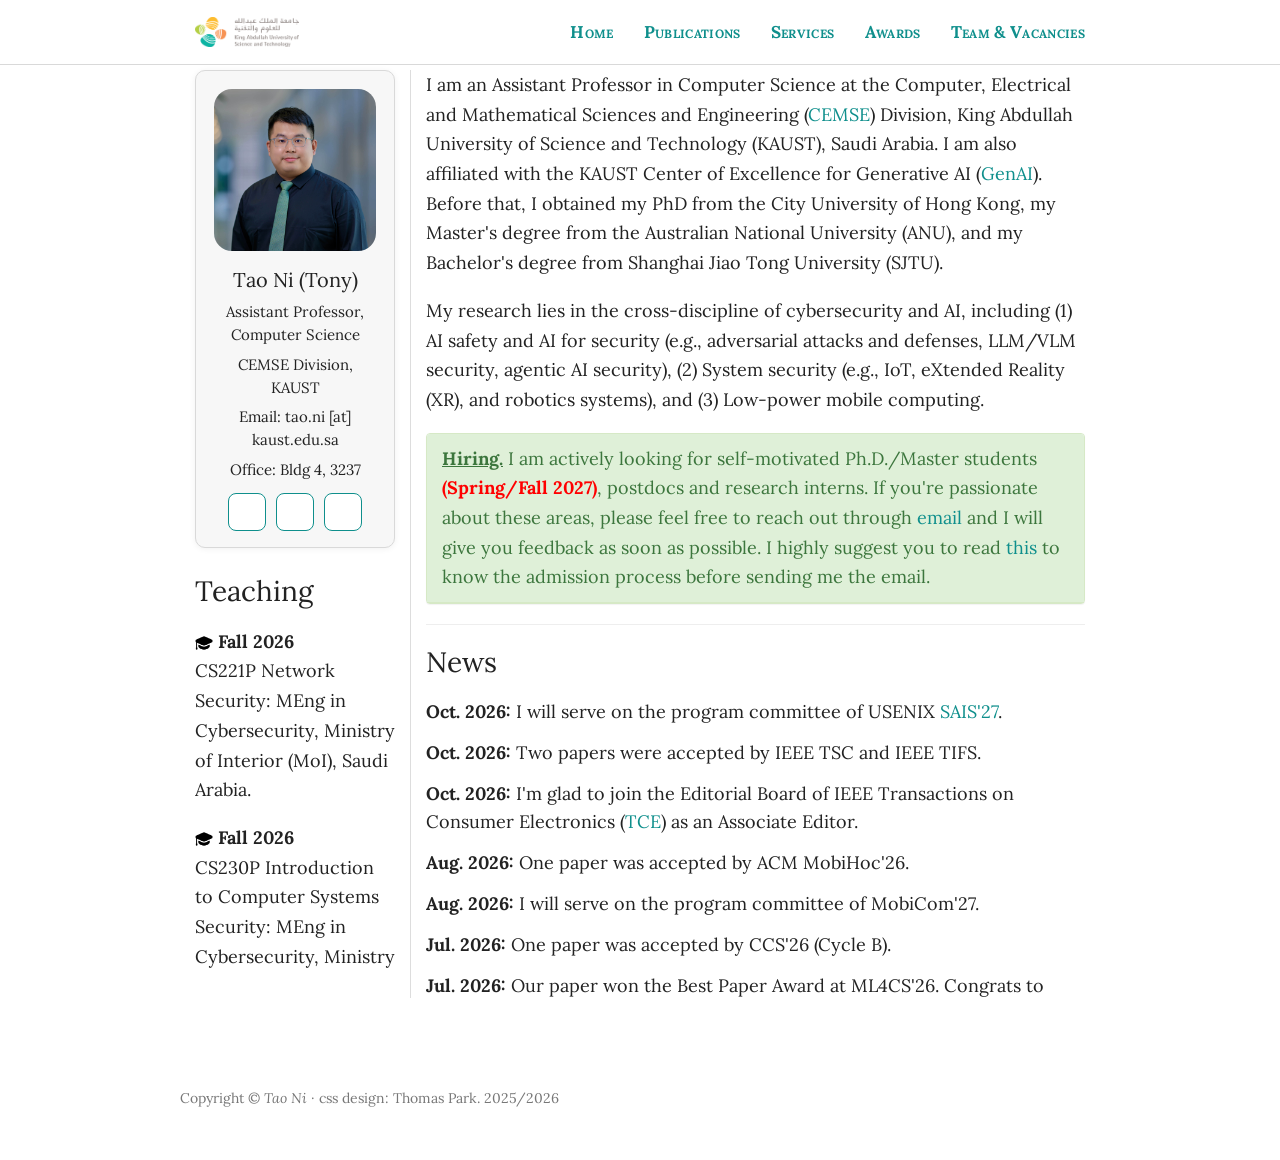
==== commit 069ec484: "update pub" ====
--- a/index.html
+++ b/index.html
@@ -199,6 +199,10 @@
                     </div>
 
                     <div class="news-item">
+                      <div class="news-text"><b>Oct. 2026:</b> Two papers were accepted by IEEE TSC and IEEE TIFS.</div>
+                    </div>
+
+                    <div class="news-item">
                       <div class="news-text">
                         <b>Oct. 2026:</b> I'm glad to join the Editorial Board of IEEE Transactions on Consumer Electronics
                         (<a href="https://ctsoc.ieee.org/publications/ieee-transactions-on-consumer-electronics">TCE</a>) as an Associate Editor.
@@ -206,7 +210,7 @@
                     </div>
 
                     <div class="news-item">
-                      <div class="news-text"><b>Aug. 2026:</b> One paper was accepted by ACM MobiHoc'26. Congrats to Ruoqin and the team!</div>
+                      <div class="news-text"><b>Aug. 2026:</b> One paper was accepted by ACM MobiHoc'26.</div>
                     </div>
 
                     <div class="news-item">
@@ -279,7 +283,7 @@
                     </div>
 
                     <div class="news-item">
-                      <div class="news-text"><b>Nov. 2025:</b> Two papers were accepted by IEEE TDSC. Congrats to Shuai and the team!</div>
+                      <div class="news-text"><b>Nov. 2025:</b> Two papers were accepted by IEEE TDSC.</div>
                     </div>
 
                     <div class="news-item">
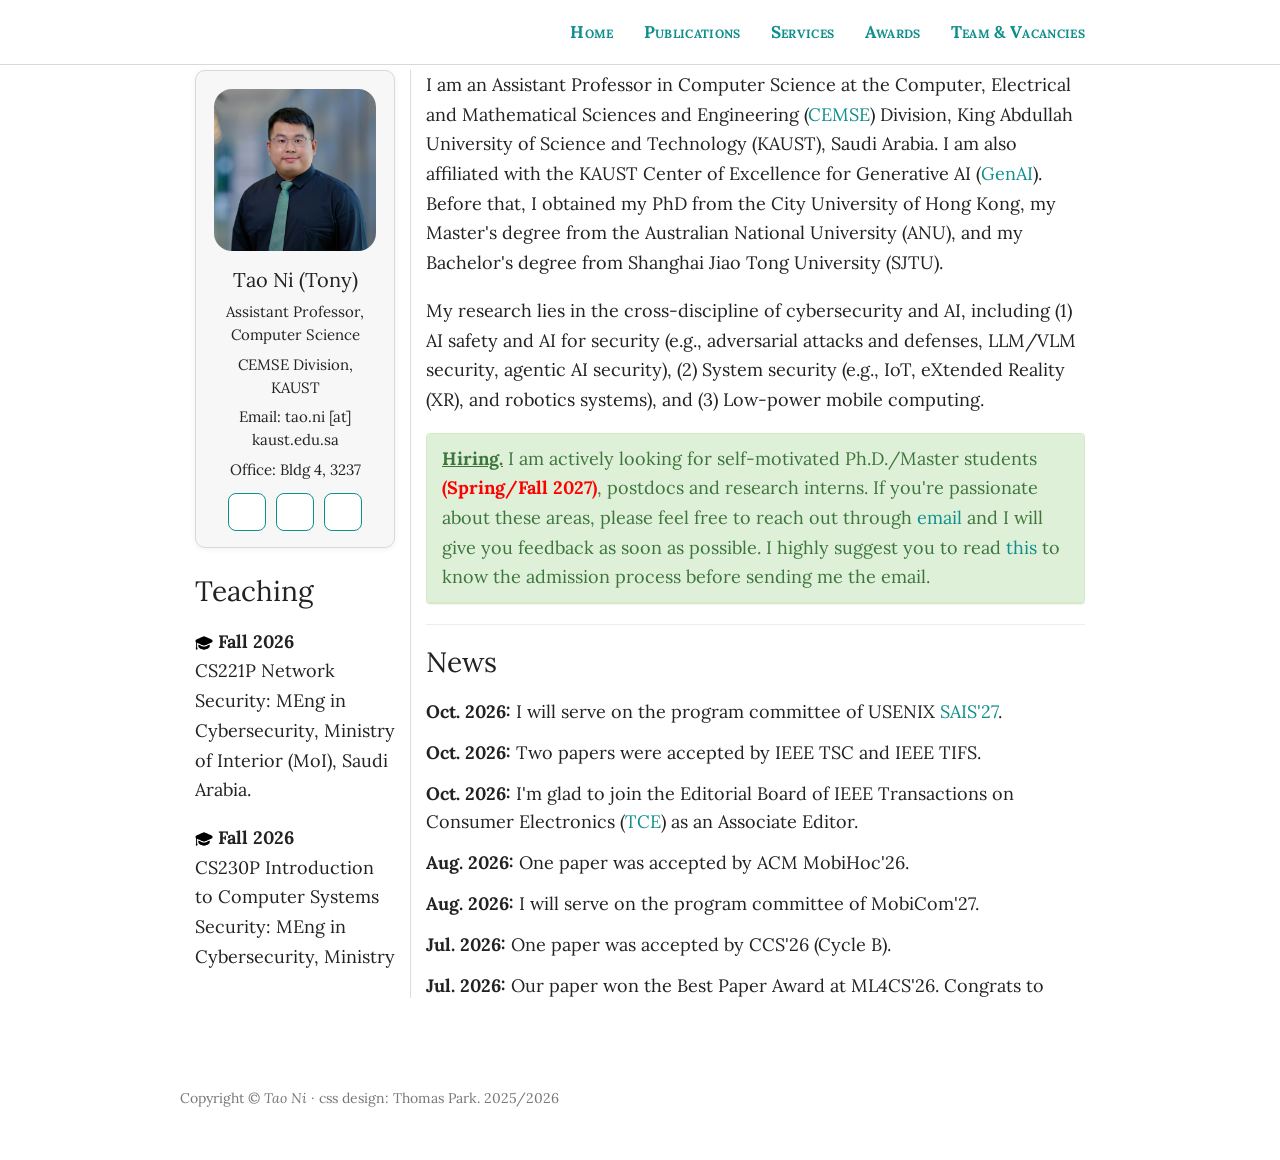
==== commit 95451a83: "update website" ====
--- a/index.html
+++ b/index.html
@@ -55,9 +55,9 @@
         <span class="icon-bar"></span>
       </button>
 
-      <a class="navbar-brand" href="./index.html">
+      <!-- <a class="navbar-brand" href="./index.html">
         <img src="./taoni_files/kaust_logo_full.png" alt="KAUST logo">
-      </a>
+      </a> -->
     </div>
 
     <div class="collapse navbar-collapse" id="navbar-main">
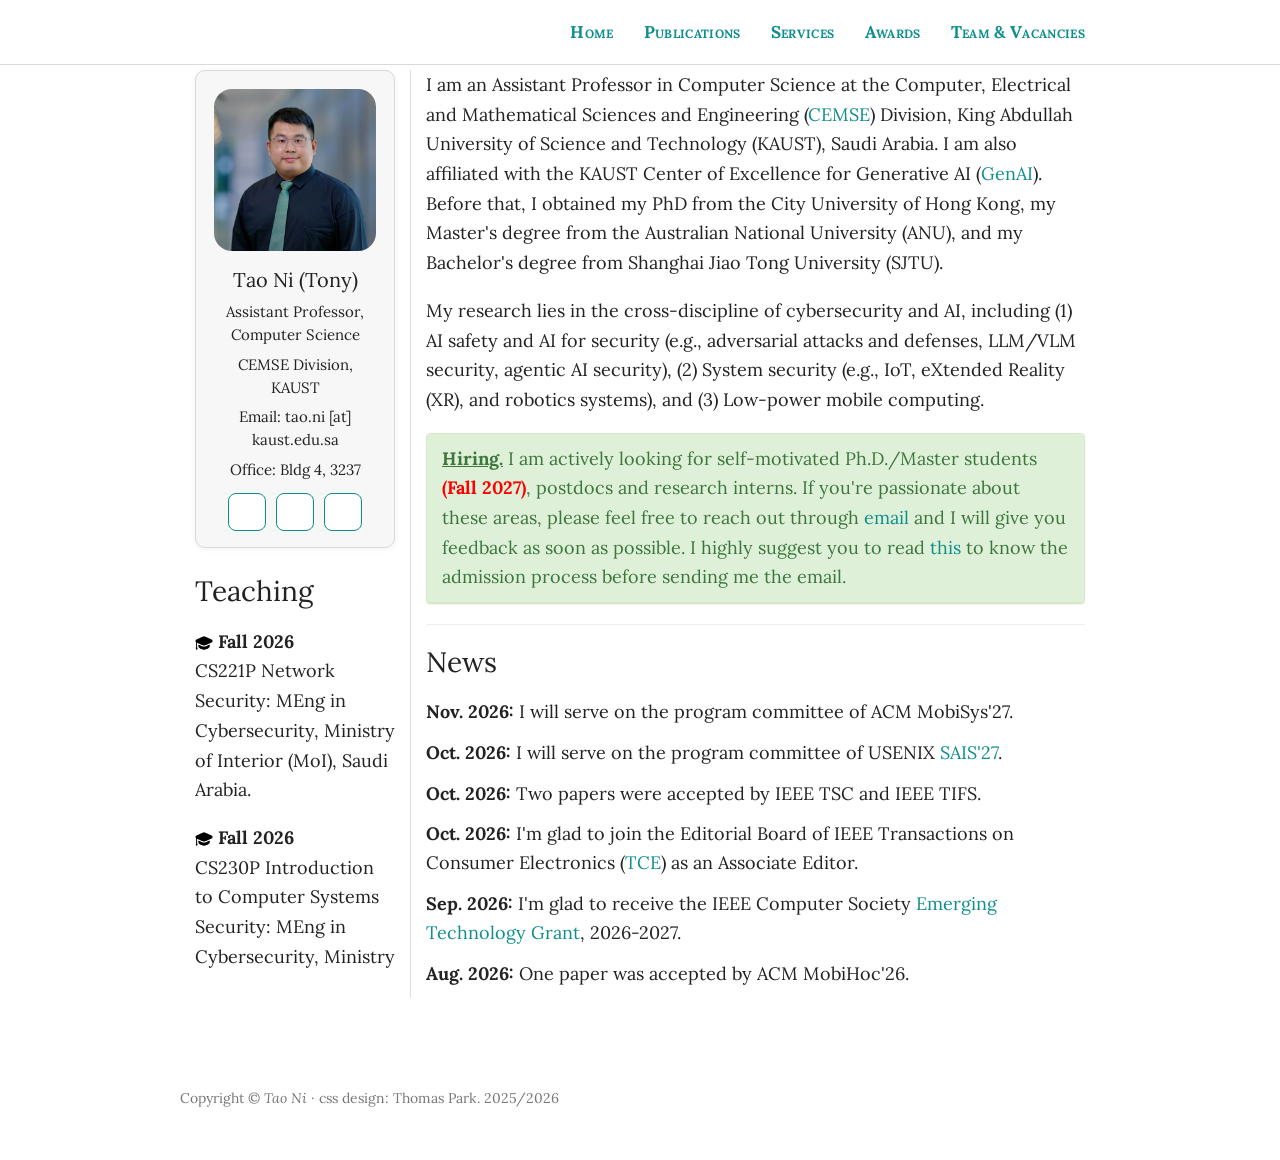
==== commit af284c51: "update homepage" ====
--- a/index.html
+++ b/index.html
@@ -179,7 +179,7 @@
 
 <div class="panel panel-success">
   <div class="panel-heading">
-    <strong><u>Hiring.</u></strong> I am actively looking for self-motivated Ph.D./Master students <font color="red"><b>(Spring/Fall 2027)</b></font>, postdocs and research interns. If you're passionate about these areas, please feel free to reach out through <a href="mailto:taoni.recruit@gmail.com">email</a> and I will give you feedback as soon as possible. I highly suggest you to read <a href="./hiring.html">this</a> to know the admission process before sending me the email.
+    <strong><u>Hiring.</u></strong> I am actively looking for self-motivated Ph.D./Master students <font color="red"><b>(Fall 2027)</b></font>, postdocs and research interns. If you're passionate about these areas, please feel free to reach out through <a href="mailto:taoni.recruit@gmail.com">email</a> and I will give you feedback as soon as possible. I highly suggest you to read <a href="./hiring.html">this</a> to know the admission process before sending me the email.
   </div>
 </div>
     
@@ -195,6 +195,10 @@
                   <div class="news-container">
 
                     <div class="news-item">
+                      <div class="news-text"><b>Nov. 2026:</b> I will serve on the program committee of ACM MobiSys'27.</div>
+                    </div>
+
+                    <div class="news-item">
                       <div class="news-text"><b>Oct. 2026:</b> I will serve on the program committee of USENIX <a href="https://www.usenix.org/conference/sais27">SAIS'27</a>.</div>
                     </div>
 
@@ -205,7 +209,13 @@
                     <div class="news-item">
                       <div class="news-text">
                         <b>Oct. 2026:</b> I'm glad to join the Editorial Board of IEEE Transactions on Consumer Electronics
-                        (<a href="https://ctsoc.ieee.org/publications/ieee-transactions-on-consumer-electronics">TCE</a>) as an Associate Editor.
+                        (<a href="https://ctsoc.ieee.org/publications/ieee-transactions-on-consumer-electronics" target="_blank">TCE</a>) as an Associate Editor.
+                      </div>
+                    </div>
+
+                    <div class="news-item">
+                      <div class="news-text">
+                        <b>Sep. 2026:</b> I'm glad to receive the IEEE Computer Society <a href="https://www.computer.org/press-room/2027-emerging-tech-grant-recipients" target="_blank">Emerging Technology Grant</a>, 2026-2027.
                       </div>
                     </div>
 
@@ -235,7 +245,7 @@
 
                     <div class="news-item">
                       <div class="news-text">
-                        <b>Jun. 2026:</b> I'm glad to join the Editorial Board of <a href="https://www.comsoc.org/publications/magazines/ieee-network">IEEE Network</a>.
+                        <b>Jun. 2026:</b> I'm glad to join the Editorial Board of <a href="https://www.comsoc.org/publications/magazines/ieee-network" target="_blank">IEEE Network</a>.
                       </div>
                     </div>
 
@@ -245,7 +255,7 @@
 
                     <div class="news-item">
                       <div class="news-text"><b>May 2026:</b> I'm glad to join as a panel member and share my opinons on agentic AI in
-                        <a href="https://www.ntu.edu.sg/dtc/the-third-digital-trust-symposium">The 3rd Digital Trust Research Symposium</a> at Nanyang Technological University (NTU), Singapore. Thanks for the invitation and great arrangement.</div>
+                        <a href="https://www.ntu.edu.sg/dtc/the-third-digital-trust-symposium" target="_blank">The 3rd Digital Trust Research Symposium</a> at Nanyang Technological University (NTU), Singapore. Thanks for the invitation and great arrangement.</div>
                     </div>
 
                     <div class="news-item">
@@ -263,14 +273,14 @@
                     <div class="news-item">
                       <div class="news-text">
                         <b>Feb. 2026:</b> I'm glad to share our research about adversarial attacks and defenses in MBZUAI Nexus
-                        <a href="https://ai-nexus.mbzuai.ac.ae/?panel=Security-Advances">Symposium on Security in The Age of AI</a>. Thanks for the invitation and great arrangement.
+                        <a href="https://ai-nexus.mbzuai.ac.ae/?panel=Security-Advances" target="_blank">Symposium on Security in The Age of AI</a>. Thanks for the invitation and great arrangement.
                       </div>
                     </div>
 
                     <div class="news-item">
                       <div class="news-text">
                         <b>Jan. 2026:</b> I joined the Distinguished Reviewer Board of ACM Transactions on Sensor Networks
-                        (<a href="https://dl.acm.org/journal/tosn">TOSN</a>).
+                        (<a href="https://dl.acm.org/journal/tosn" target="_blank">TOSN</a>).
                       </div>
                     </div>
 
@@ -289,7 +299,7 @@
                     <div class="news-item">
                       <div class="news-text">
                         <b>Oct. 2025:</b> I'm glad to join the Editorial Board of IEEE Transactions on Services Computing
-                        (<a href="https://www.computer.org/csdl/journal/sc">TSC</a>) as an Associate Editor.
+                        (<a href="https://www.computer.org/csdl/journal/sc" target="_blank">TSC</a>) as an Associate Editor.
                       </div>
                     </div>
 
@@ -318,7 +328,7 @@
                     <div class="news-item">
                       <div class="news-text">
                         <b>Jul. 2025:</b> I am excited to receive the
-                        <a href="https://scholars.cityu.edu.hk/en/persons/taoni2/prizes/">Outstanding Research Thesis Award</a>
+                        <a href="https://scholars.cityu.edu.hk/en/persons/taoni2/prizes/" target="_blank">Outstanding Research Thesis Award</a>
                         from CityUHK.
                       </div>
                     </div>
@@ -352,14 +362,14 @@
                     <div class="news-item">
                       <div class="news-text">
                         <b>Sep. 2024:</b> Invited to join the Youth Editorial Board of
-                        <a href="https://www.sciencedirect.com/journal/journal-of-information-and-intelligence">Journal of Information and Intelligence</a>.
+                        <a href="https://www.sciencedirect.com/journal/journal-of-information-and-intelligence" target="_blank">Journal of Information and Intelligence</a>.
                       </div>
                     </div>
 
                     <div class="news-item">
                       <div class="news-text">
                         <b>Sep. 2024:</b> Our CCS'23 paper was awarded
-                        <a href="https://cybersecurity.springeropen.com/award-2024">Cybersecurity Best Practical Paper Award</a>
+                        <a href="https://cybersecurity.springeropen.com/award-2024" target="_blank">Cybersecurity Best Practical Paper Award</a>
                         2024.
                       </div>
                     </div>
@@ -373,7 +383,7 @@
                     <div class="news-item">
                       <div class="news-text">
                         <b>Jun. 2024:</b> Our poster wins the People's Choice ASSET Poster Award in
-                        <a href="https://www.sigmobile.org/mobisys/2024/asset.html">SIGMOBILE Asian Student Symposium on Emerging Technologies (ASSET)</a>,
+                        <a href="https://www.sigmobile.org/mobisys/2024/asset.html" target="_blank">SIGMOBILE Asian Student Symposium on Emerging Technologies (ASSET)</a>,
                         Co-located with MobiSys'24 in Tokyo, Japan.
                       </div>
                     </div>
@@ -381,7 +391,7 @@
                     <div class="news-item">
                       <div class="news-text">
                         <b>May 2024:</b> Invited to join the Youth Editorial Board of
-                        <a href="https://cybersecurity.springeropen.com">Journal of Cybersecurity</a>.
+                        <a href="https://cybersecurity.springeropen.com" target="_blank">Journal of Cybersecurity</a>.
                       </div>
                     </div>
 
